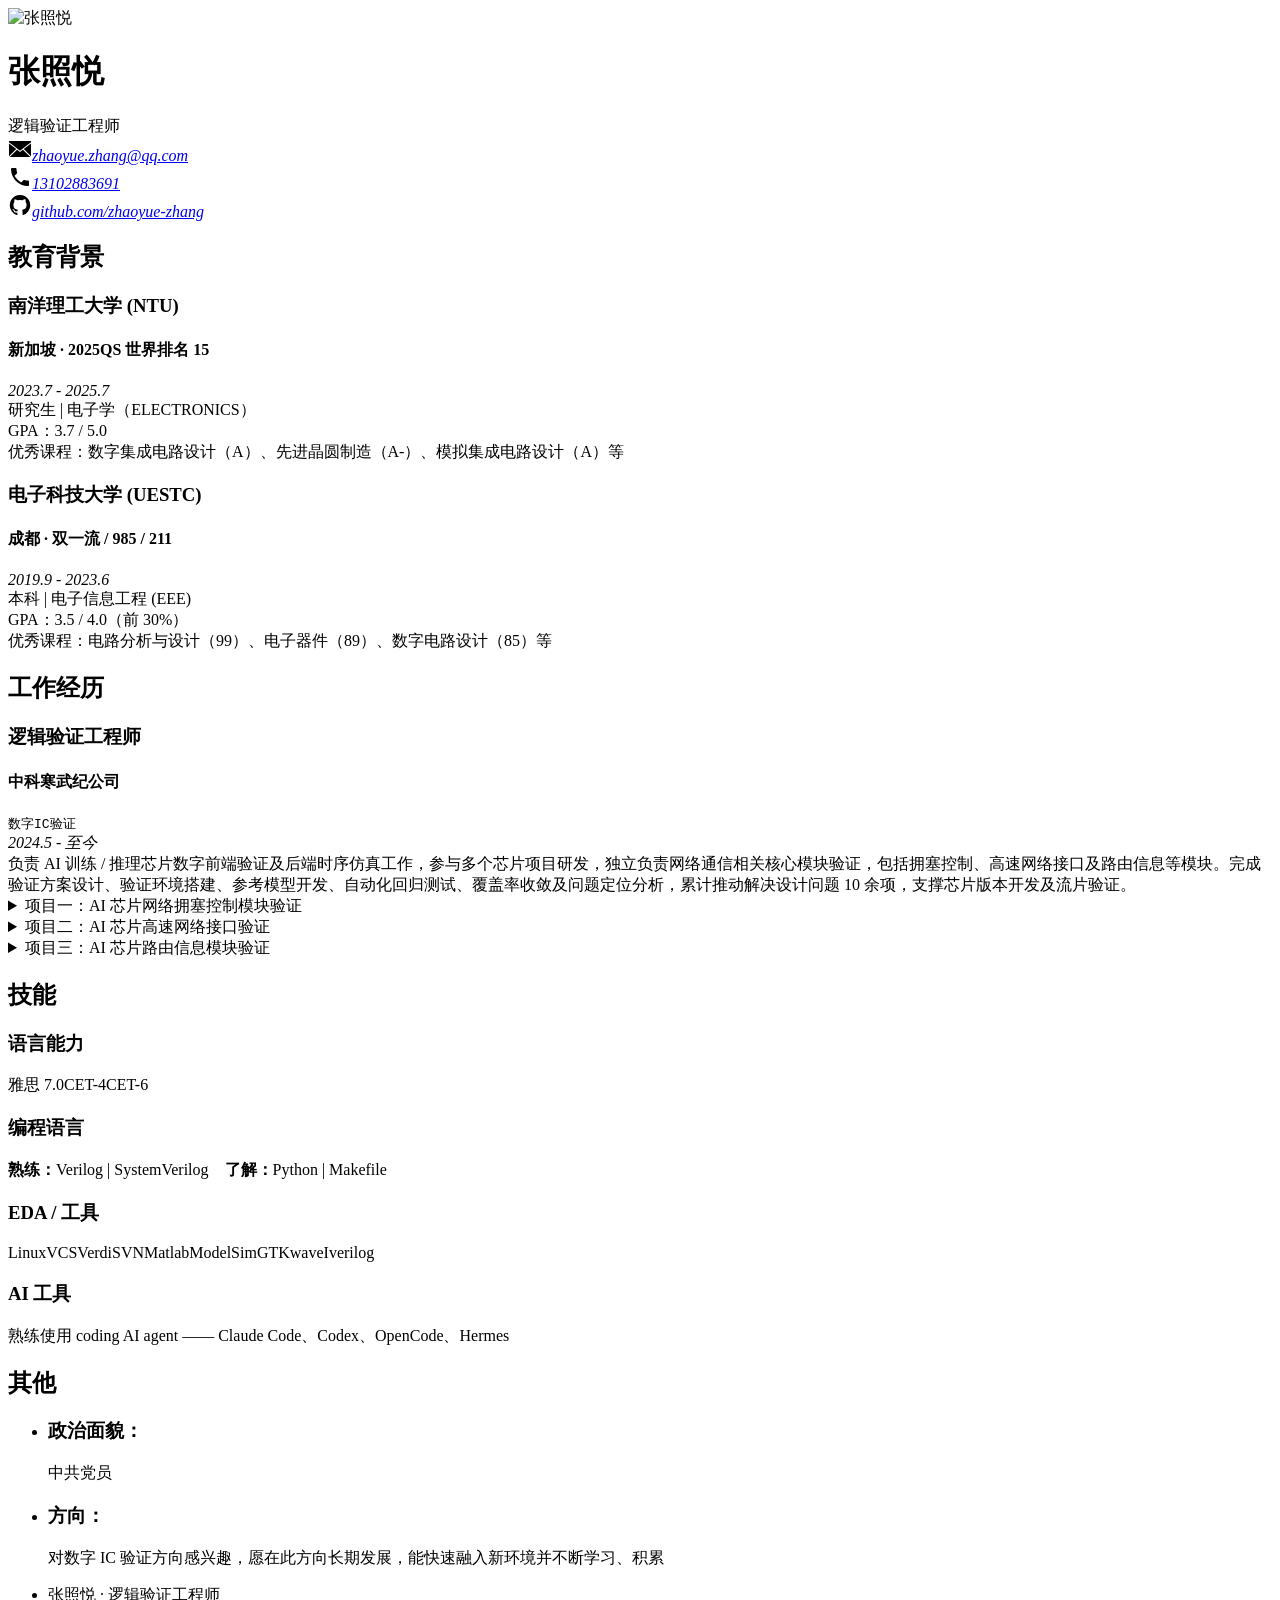
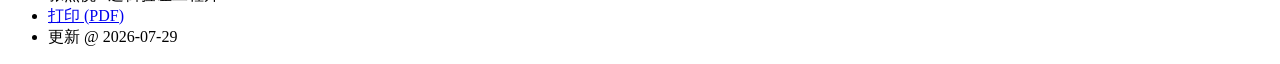
==== static/cv/index.html @ 11ae5156 "feat(cv): 用 NewFuture/CV 精美模板重建简历页，填入张照悦真实信息" ====
<!DOCTYPE html>
<html lang="zh">
<head>
<meta http-equiv="X-UA-Compatible" content="IE=edge"/>
<meta charset="UTF-8"/>
<meta name="HandheldFriendly" content="true"/>
<meta name="viewport" content="width=device-width, initial-scale=1"/>
<title>张照悦 · 逻辑验证工程师</title>
<link rel="stylesheet" href="assets/css/main.css">
<meta property="og:type" content="website">
<meta property="og:description" content="张照悦 - 逻辑验证工程师,数字IC验证">
<!--[if lte IE 9]><script>if(/*@cc_on!@*/0){var a='header,address,main,section,footer,details,summary,article'.split(','),i=0;while(i<a.length)document.createElement(a[i++])}</script><link rel="stylesheet" href="assets/css/ie.css"><![endif]-->
</head>
<body>
<header>
<div class="avatar"><img src="assets/img/photo.svg" alt="张照悦"></div>
<div id="name"><h1>张照悦</h1><div class="jobtitle">逻辑验证工程师</div></div>
<address class="contact">
<div class="contact-item"><svg xmlns="http://www.w3.org/2000/svg" height="24" width="24" aria-hidden="true"><path fill-rule="evenodd" d="M22.293 20H1.71l7.33-7.334L12 14.93l2.96-2.266L22.294 20h-.001zm.708-.707V6.513l-7.239 5.538L23 19.293zm-22 .004V6.512l7.24 5.54-7.242 7.246.001-.001zM23 5.253V4H.998v1.254l11 8.433 11-8.433.001-.001z"></path></svg><span class="icon"></span><a href="mailto:zhaoyue.zhang@qq.com">zhaoyue.zhang@qq.com</a></div>
<div class="contact-item"><svg xmlns="http://www.w3.org/2000/svg" height="24" width="24" aria-hidden="true"><path fill-rule="evenodd" d="M6.6 10.8c1.4 2.8 3.8 5.1 6.6 6.6l2.2-2.2c.3-.3.7-.4 1-.2 1.1.4 2.3.6 3.6.6.6 0 1 .4 1 1V20c0 .6-.4 1-1 1-9.4 0-17-7.6-17-17 0-.6.4-1 1-1h3.5c.6 0 1 .4 1 1 0 1.2.2 2.4.6 3.6.1.3 0 .7-.2 1l-2.3 2.2z"></path></svg><span class="icon"></span><a href="tel:13102883691">13102883691</a></div>
<div class="contact-item"><svg xmlns="http://www.w3.org/2000/svg" height="24" width="24" viewBox="0 0 1792 1792" aria-hidden="true"><path d="M1664 914.765q0 251-146.5 451.5t-378.5 277.5q-27 5-39.5-7t-12.5-30v-211q0-97-52-142 57-6 102.5-18t94-39 81-66.5 53-105 20.5-150.5q0-121-79-206 37-91-8-204-28-9-81 11t-92 44l-38 24q-93-26-192-26t-192 26q-16-11-42.5-27t-83.5-38.5-86-13.5q-44 113-7 204-79 85-79 206 0 85 20.5 150t52.5 105 80.5 67 94 39 102.5 18q-40 36-49 103-21 10-45 15t-57 5-65.5-21.5-55.5-62.5q-19-32-48.5-52t-49.5-24l-20-3q-21 0-29 4.5t-5 11.5 9 14 13 12l7 5q22 10 43.5 38t31.5 51l10 23q13 38 44 61.5t67 30 69.5 7 55.5-3.5l23-4q0 38 .5 89t.5 54q0 18-13 30t-40 7q-232-77-378.5-277.5T128 914.765q0-209 103-385.5t279.5-279.5 385.5-103 385.5 103 279.5 279.5 103 385.5z"></path></svg><span class="icon"></span><a href="https://github.com/zhaoyue-zhang" target="_blank">github.com/zhaoyue-zhang</a></div>
</address>
</header>
<main>
<section id="education">
<h2 class="subject">教育背景</h2>
<div class="content">
<article class="block">
<div class="head"><h3 class="title">南洋理工大学 (NTU)</h3><h4 class="sub">新加坡 · 2025QS 世界排名 15</h4></div>
<div class="info"><i class="time">2023.7 - 2025.7</i></div>
<div class="detail">研究生 | 电子学（ELECTRONICS）<br>GPA：3.7 / 5.0<br>优秀课程：数字集成电路设计（A）、先进晶圆制造（A-）、模拟集成电路设计（A）等</div>
</article>
<article class="block">
<div class="head"><h3 class="title">电子科技大学 (UESTC)</h3><h4 class="sub">成都 · 双一流 / 985 / 211</h4></div>
<div class="info"><i class="time">2019.9 - 2023.6</i></div>
<div class="detail">本科 | 电子信息工程 (EEE)<br>GPA：3.5 / 4.0（前 30%）<br>优秀课程：电路分析与设计（99）、电子器件（89）、数字电路设计（85）等</div>
</article>
</div>
</section>
<section id="experience">
<h2 class="subject">工作经历</h2>
<div class="content">
<article class="block">
<div class="head"><h3 class="title">逻辑验证工程师</h3><h4 class="sub">中科寒武纪公司</h4></div>
<div class="info"><div class="tag"><code>数字IC验证</code></div><i class="time">2024.5 - 至今</i></div>
<div class="detail">负责 AI 训练 / 推理芯片数字前端验证及后端时序仿真工作，参与多个芯片项目研发，独立负责网络通信相关核心模块验证，包括拥塞控制、高速网络接口及路由信息等模块。完成验证方案设计、验证环境搭建、参考模型开发、自动化回归测试、覆盖率收敛及问题定位分析，累计推动解决设计问题 10 余项，支撑芯片版本开发及流片验证。</div>
<details><summary class="summary">项目一：AI 芯片网络拥塞控制模块验证</summary><div class="detail"><ul><li>独立负责模块验证方案制定及验证环境搭建。</li><li>开发 Reference Model、Sequence 及自动化 Regression 流程。</li><li>完成功能及随机场景验证，验证覆盖率达到项目要求。</li><li>累计发现并推动解决设计问题 10 余项。</li></ul></div></details>
<details><summary class="summary">项目二：AI 芯片高速网络接口验证</summary><div class="detail"><ul><li>负责第三方 IP 集成后的功能验证及接口一致性验证。</li><li>开展功能验证、中断验证及系统集成验证。</li><li>完成 Gate-Level Simulation、SDF 回标及典型时序问题分析。</li><li>与第三方 IP 供应商协同完成问题定位与验证闭环。</li></ul></div></details>
<details><summary class="summary">项目三：AI 芯片路由信息模块验证</summary><div class="detail"><ul><li>参与数据路由模块验证，负责数据通路 Reference Model 开发。</li><li>支撑路由及数据分发功能验证。</li></ul></div></details>
</article>
</div>
</section>
<section id="skills">
<h2 class="subject">技能</h2>
<div class="content">
<article class="block">
<div class="head"><h3 class="title">语言能力</h3></div>
<p class="items"><span class="item">雅思 7.0</span><span class="item">CET-4</span><span class="item">CET-6</span></p>
</article>
<article class="block">
<div class="head"><h3 class="title">编程语言</h3></div>
<p class="summary"><strong>熟练：</strong>Verilog | SystemVerilog　<strong>了解：</strong>Python | Makefile</p>
</article>
<article class="block">
<div class="head"><h3 class="title">EDA / 工具</h3></div>
<p class="items"><span class="item">Linux</span><span class="item">VCS</span><span class="item">Verdi</span><span class="item">SVN</span><span class="item">Matlab</span><span class="item">ModelSim</span><span class="item">GTKwave</span><span class="item">Iverilog</span></p>
</article>
<article class="block">
<div class="head"><h3 class="title">AI 工具</h3></div>
<p class="summary">熟练使用 coding AI agent —— Claude Code、Codex、OpenCode、Hermes</p>
</article>
</div>
</section>
<section id="others">
<h2 class="subject">其他</h2>
<ul class="content">
<li class="block"><h3 class="name">政治面貌：</h3><span class="text">中共党员</span></li>
<li class="block"><h3 class="name">方向：</h3><span class="text">对数字 IC 验证方向感兴趣，愿在此方向长期发展，能快速融入新环境并不断学习、积累</span></li>
</ul>
</section>
</main>
<footer class="screen">
<ul>
<li>张照悦 · 逻辑验证工程师</li>
<li class="pc-only"><a href="javascript:window.print()">打印 (PDF)</a></li>
<li>更新 @ 2026-07-29</li>
</ul>
</footer>
</body>
</html>
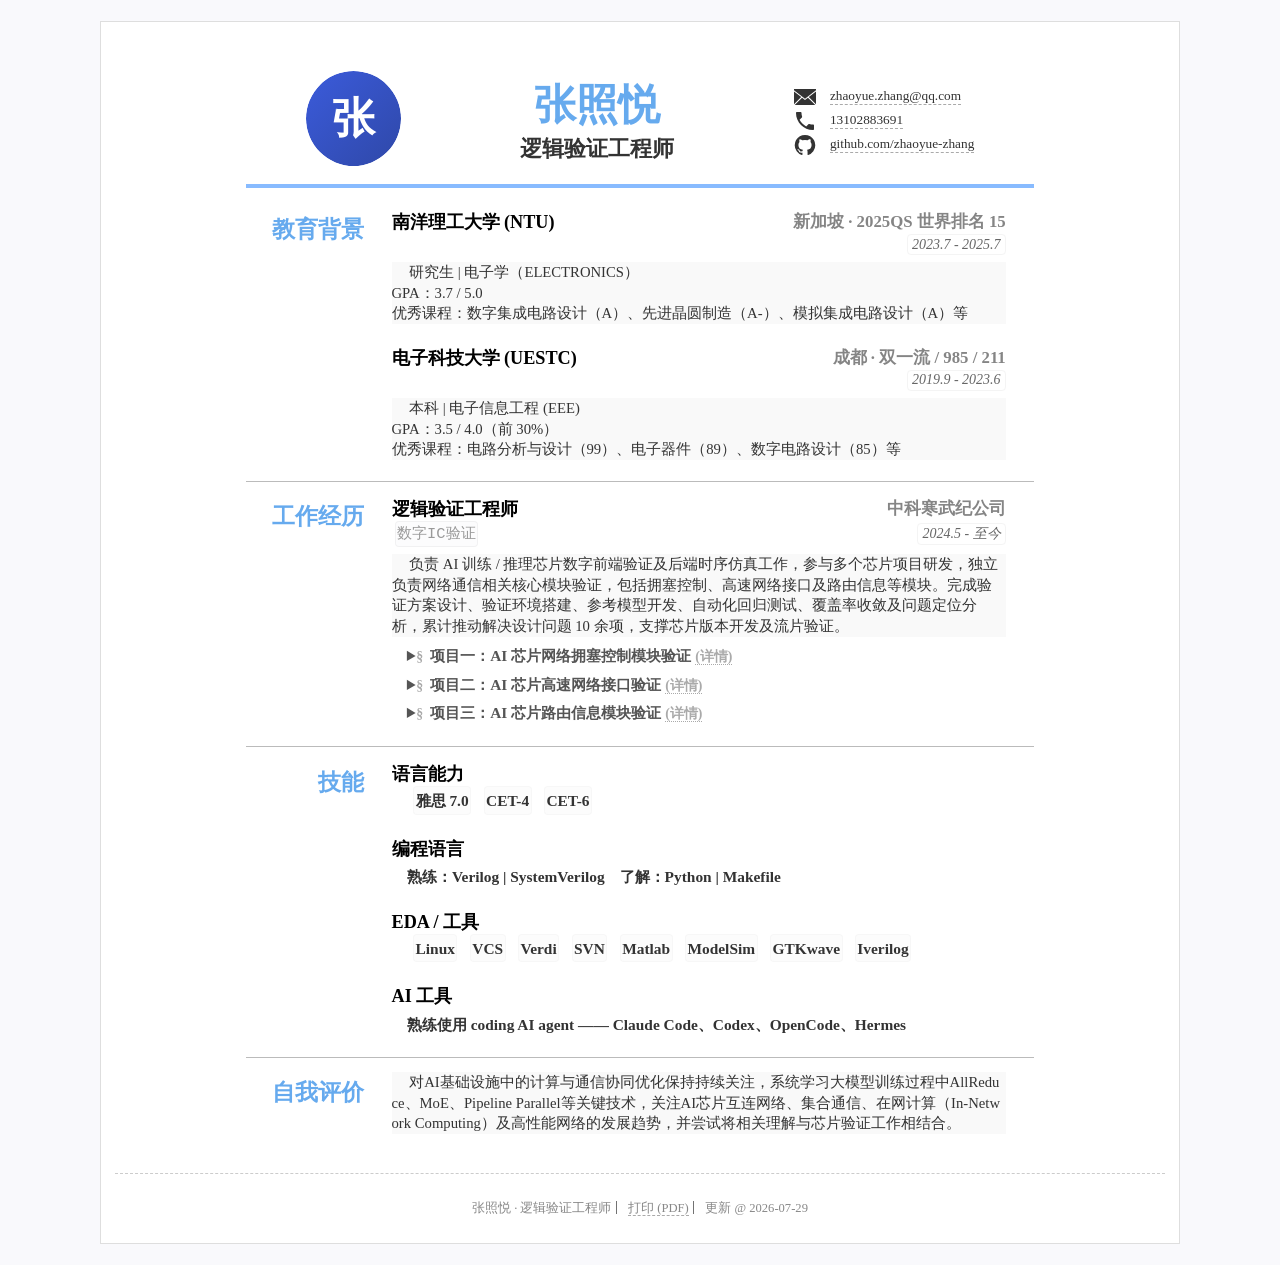
==== commit aa9c03f6: "feat(cv): 删除政治面貌与其他板块，新增自我评价" ====
--- a/static/cv/index.html
+++ b/static/cv/index.html
@@ -71,12 +71,13 @@
 </article>
 </div>
 </section>
-<section id="others">
-<h2 class="subject">其他</h2>
-<ul class="content">
-<li class="block"><h3 class="name">政治面貌：</h3><span class="text">中共党员</span></li>
-<li class="block"><h3 class="name">方向：</h3><span class="text">对数字 IC 验证方向感兴趣，愿在此方向长期发展，能快速融入新环境并不断学习、积累</span></li>
-</ul>
+<section id="self-evaluation">
+<h2 class="subject">自我评价</h2>
+<div class="content">
+<article class="block">
+<div class="detail">对AI基础设施中的计算与通信协同优化保持持续关注，系统学习大模型训练过程中AllReduce、MoE、Pipeline Parallel等关键技术，关注AI芯片互连网络、集合通信、在网计算（In-Network Computing）及高性能网络的发展趋势，并尝试将相关理解与芯片验证工作相结合。</div>
+</article>
+</div>
 </section>
 </main>
 <footer class="screen">
--- a/static/cv/assets/css/main.css
+++ b/static/cv/assets/css/main.css
@@ -0,0 +1 @@
+ul,li{margin:0;padding:0}summary{cursor:pointer}summary:focus{outline:none}summary::before,summary::after{font-size:.9em;color:#aaa}:-webkit-any(summary){color:#555}:-webkit-any(summary)::before{font-family:initial;content:'§';margin:0 .5em 0 -.5em}:-webkit-any(summary)::after{border-bottom:1px dotted;margin-left:.3em}:-webkit-any(summary):lang(en)::after{content:"(more)"}:-webkit-any(summary):lang(zh)::after{content:"(详情)"}:-webkit-any(summary)::-webkit-details-marker{display:none}:-webkit-any(summary) .detail{opacity:0}@supports (text-align-last: end){:-moz-any(summary){color:#555;list-style:none}:-moz-any(summary)::before{content:'§';margin:0 .5em 0 -.5em}:-moz-any(summary)::after{border-bottom:1px dotted;margin-left:.3em}:-moz-any(summary):lang(en)::after{content:"(detail)"}:-moz-any(summary):lang(zh)::after{content:"(详情)"}}details[open] summary{color:#222 !important;animation:black .7s}details[open] summary::before{content:'☰'}details[open] summary::after{display:none}details[open] .detail{animation:fade .7s ease-in}@keyframes fade{0%{opacity:.9;color:#222}40%{opacity:.5;color:#666}to{opacity:1;color:#000}}@keyframes black{0%{font-weight:700;color:#666}50%{font-weight:500;color:#000}100%{font-weight:600;color:#222}}html{width:100%;font-size:14px;padding:1.5em;background-color:#f9f9fc;overflow-y:scroll;-webkit-box-sizing:border-box;-moz-box-sizing:border-box;box-sizing:border-box;-ms-overflow-style:-ms-autohiding-scrollbar;-ms-text-size-adjust:100%;-webkit-overflow-scrolling:touch;-webkit-text-size-adjust:100%}body{max-width:75em;text-align:center;margin:0 auto;padding:1em;background-color:#fff;border:1px solid #dedede;color:#333;font:400 1em Palatino, "Palatino Linotype", Georgia, serif, NSimSun;-webkit-font-smoothing:antialiased;-moz-osx-font-smoothing:grayscale;-webkit-hyphens:auto;-moz-hyphens:auto;-ms-hyphens:auto;-o-hyphens:auto;hyphens:auto}.print{display:none}a{text-decoration:none;border-bottom:1px dashed #aaa;color:inherit}a:hover{border-bottom:1px solid #0cf}header,main{display:block;width:75%;margin:auto}header,.head,.info,.contact-item{display:box;display:-webkit-box;display:-moz-box;display:-ms-flexbox;display:-webkit-flex;display:flex;-webkit-box-align:center;-ms-flex-align:center;-webkit-align-items:center;-moz-align-items:center;align-items:center}.avatar,#name,.contact,h2,h3,h4,.content,.avatar,.sub,.time,.tag,footer li{display:inline-block}header{-ms-flex-pack:distribute;-webkit-justify-content:space-around;-moz-justify-content:space-around;justify-content:space-around;border-bottom:.3em solid #8bf;padding:2.5em 0 1em}header .avatar{max-width:27%}header .avatar img{max-width:8.5em;height:6.8em;border-radius:50%}header h1{font-size:3em;font-weight:900;color:#6ae;display:inline}header .jobtitle{text-align:center;font-size:1.6em;font-weight:bold}header .jobtitle:lang(en){font-style:italic}header .contact{text-align:left;font-size:.95em;font-style:normal}header .icon{margin:0 .5em}header svg{display:inline-block;vertical-align:middle;max-height:95%;fill:#333}section{text-align:left;margin-top:.5em}section:not(:first-child){border-top:.1em solid #bbb}section h2{width:19%;margin-right:1%;font-size:1.3em;text-align:right;font-weight:900;color:#6ae;text-transform:uppercase;vertical-align:top}section h2:lang(zh){font-size:1.65em;padding-right:1%;width:15%}section .content{padding-left:1%;width:78%}.block,section>ul>li{margin:1em 0}.block:not(:first-child),section>ul>li:not(:first-child){padding-top:.5em}.block .summary,section>ul>li .summary{font-size:1.1em;margin:.3em 0 0 1em;line-height:1.5em;font-weight:600}.block .items,section>ul>li .items{line-height:1.5em;margin:0 0 0 1em;font-size:1.1em;font-weight:600}.block .items .item,section>ul>li .items .item{background:rgba(245,245,245,0.3);margin:0 .4em}.head,.info{flex-wrap:wrap;-webkit-box-pack:justify;-ms-flex-pack:justify;-webkit-justify-content:space-between;-moz-justify-content:space-between;justify-content:space-between}.head .title{margin:0;font-size:1.3em;font-weight:800;color:black}.head .title a{border:0}.head .sub{margin:0;font-size:1.2em;color:#858585;text-align:right;font-weight:700}.item,.time,code{display:inline-block;border:1px solid rgba(180,180,180,0.15);border-radius:4px;-webkit-box-shadow:none;-moz-box-shadow:none;box-shadow:none}.item{padding:.1em;border-color:rgba(238,238,238,0.4)}.info .time{color:#666;margin-left:auto}.info .tag{color:#666;margin-right:auto}.info .time,.info code{padding:.1em .3em}.info code{color:#999;margin-left:.2em;background:rgba(249,249,252,0.5);font-size:1.1em;padding:.1em}.detail{font-size:1.05em;margin:.5em 0;text-indent:1.2em;line-height:1.4em;font-weight:400;background:rgba(236,236,236,0.3);word-wrap:break-word}.detail:lang(zh){word-break:break-all}.detail a{word-break:break-all}.detail p{margin:.5em 0}.detail ul{margin-left:2em}.detail li{text-indent:0}section>ul>li{list-style:none;margin-bottom:0;padding-top:.1em}section>ul h3{font-weight:700;font-size:1.1em;margin:0}section>ul ul{padding-left:2em;line-height:1.7em}section>ul ul>li{background-color:rgba(238,238,238,0.2);margin-left:1em}footer{border-top:.1em dashed #ccc;margin-top:2em;padding-top:1em;color:#888;font-size:.9em;line-height:3em;font-weight:300}footer ul{margin:0 auto}footer li{margin:.15em}footer li:not(:last-child)::after{content:'|';padding:.25em;color:#333;font-size:1.1em}@media screen and (max-width: 1024px){html,body{padding:0;border:0;background-color:#fff}header,main{width:84%}.pc-only{display:none}}@media screen and (max-width: 768px){header,main{width:90%}.avatar{display:none}section .content{width:94%;margin:0 auto}section h2{display:block;width:100% !important;text-align:center;margin:.8em auto .2em}}@media screen and (max-width: 560px){header,main{width:98%}}@media screen and (max-width: 480px){header,.head{display:block}#name{display:block;font-size:.9em;width:90%;margin:auto;border-bottom:.1em dotted #bbb}.contact{display:block;width:80%;width:-moz-fit-content;width:-webkit-fit-content;width:fit-content;margin:auto;padding-top:1em}.contact-item{padding-top:.2em;padding-left:.4em}.block .sub,section>ul>li .sub{min-width:99%}section>ul ul{padding-left:1em}footer li{display:block;line-height:1.5em}footer li::after{display:none}}@media print{@page{size:auto;margin:6mm 5mm 3mm}@page :blank{display:none}.screen{display:none}.print{display:block}html,body{background:inherit;border:0;color:#111;font-size:12px;padding:0}header,main{width:90%}a,a:visited{border-bottom:0;text-decoration:underline}h3 a{text-decoration:none}.avatar{max-width:30%}.avatar img{border-radius:1%}img,article,footer,ul,li,p,.detail,footer{page-break-inside:avoid}footer{border-top-style:solid;color:#999;margin:2.5px 0 0;padding:5px 0 0;page-break-before:avoid}footer ul,footer li{align-items:center;display:flex;justify-content:center;line-height:2em;margin:0}footer li{margin:0 2em;flex-direction:column}footer li:not(:last-child)::after{content:'';padding:0}summary{color:#111 !important;margin:0 0 0 .8em !important}summary::after{display:none}.name{color:#000}.block .sub,section>ul>li .sub,.info .time,.info code{color:#222}section{margin:3px auto 0;padding:3px 0}.block:not(:first-child),section>ul>li:not(:first-child){padding-top:.3em}.head .sub{font-weight:600;font-size:14px}section>ul li:last-child{margin-bottom:0}}
--- a/static/cv/assets/css/ie.css
+++ b/static/cv/assets/css/ie.css
@@ -0,0 +1 @@
+.pc-only{display:none}.subject,h3,h4,.content,footer li{*display:inline;*zoom:1}header,section,details,summary,article,footer{display:block}@media \0 screen\,screen\9 {footer li{margin:0 .5em}section{border-top:.1em solid #bbb}section:first-child{border-top:none}.item{border:1px solid #eee}.info .time,.info code{border:1px dotted #ccc}.detail{background:#fafafa}}h2{*margin-top:1em;*text-align:center !important}.head .title{*font-size:18px}.head .sub{*font-size:15px}.info .time,.info .tag{*font-size:14px}header{*display:block}.sub{*margin-top:-1.5em !important}.time{*margin-top:-20px !important}.sub,.time{*text-align:right;*float:right}a{color:#333;*color:expression(this.parentNode.currentStyle.color)}section>ul{*margin-left:0;*list-style-position:inside}section>ul .name{*margin-left:-1em}.avatar,#name,.contact{vertical-align:middle;*display:inline;*zoom:1}.avatar{margin-left:8% \0 ;float:left\0}#name{*min-width:45%}#name:first-child{margin-left:8%;float:left}.contact{margin-right:6% \0 ;float:right\0;*line-height:1.5em}header br{clear:both;font-size:0;height:0}.head,.info{text-align:justify;-ms-text-justify:distribute-all-lines;text-justify:distribute-all-lines;*font-size:0}.head .title,.head .sub,.info .time,.info .tag{display:inline-block;*display:inline;*zoom:1;text-align:left}
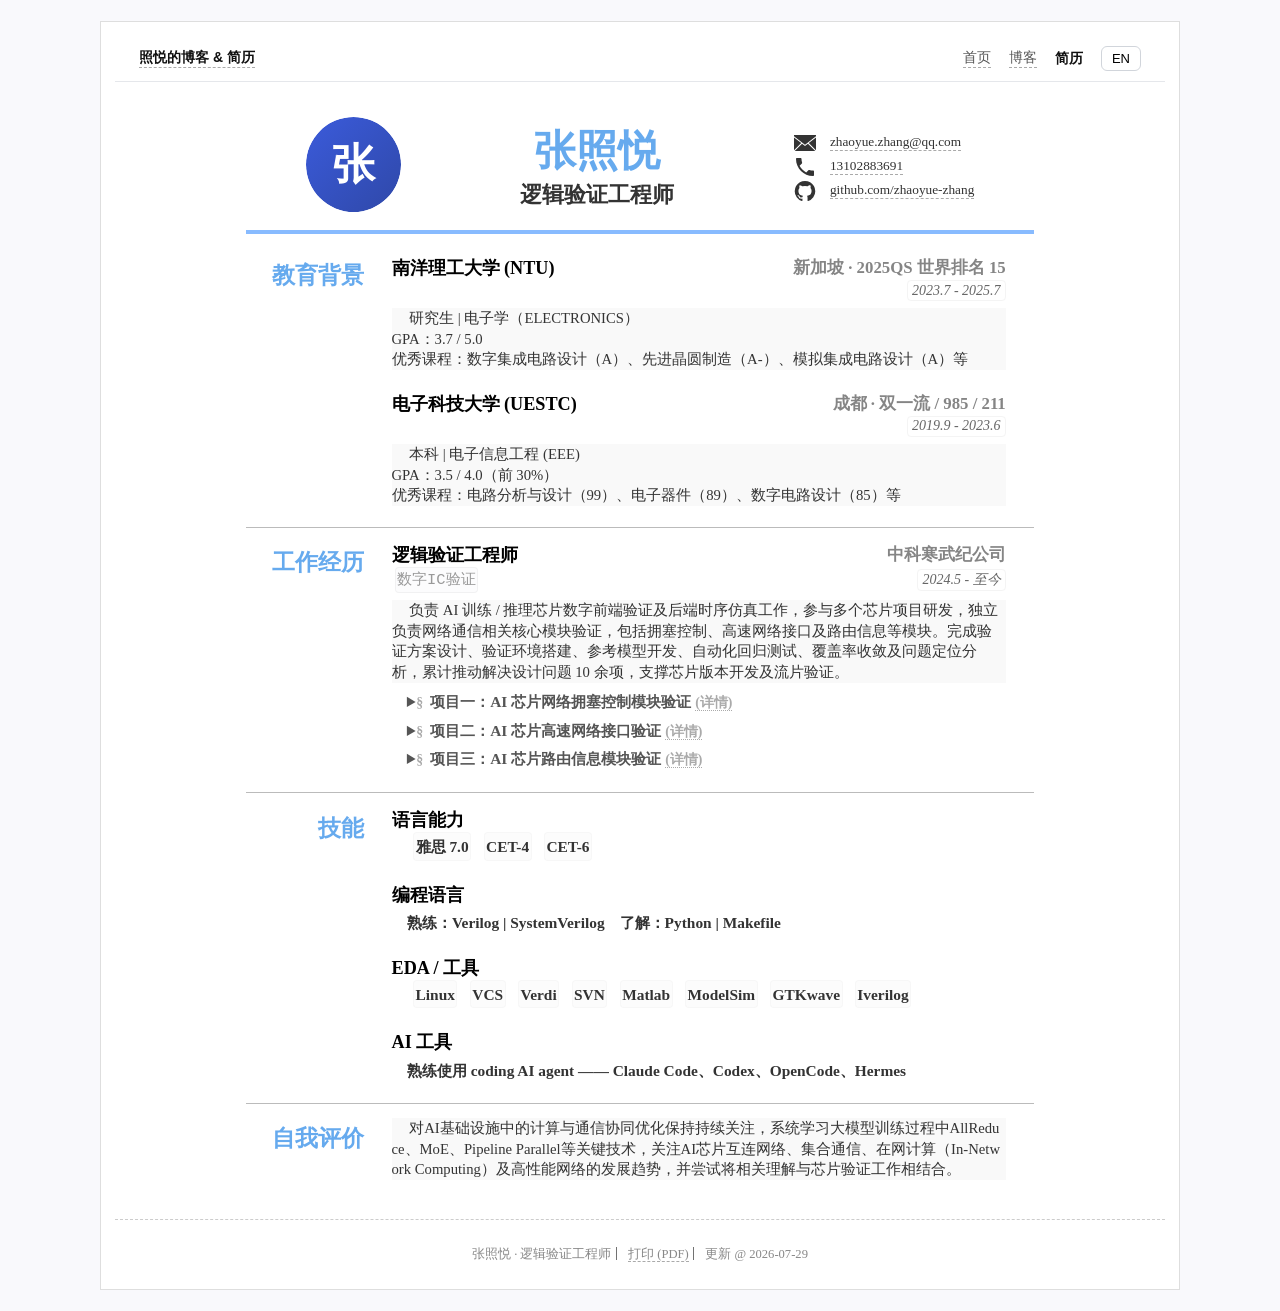
==== commit ea2284e9: "feat(i18n): 全站中英文独立子站 + 统一切换按钮 架构：中文站 /  、英文站 /en/ ，URL 规则统一（英文 = 中文前加 /en）。  - CV 静态文件双目录：static/cv" ====
--- a/static/cv/index.html
+++ b/static/cv/index.html
@@ -12,6 +12,15 @@
 <!--[if lte IE 9]><script>if(/*@cc_on!@*/0){var a='header,address,main,section,footer,details,summary,article'.split(','),i=0;while(i<a.length)document.createElement(a[i++])}</script><link rel="stylesheet" href="assets/css/ie.css"><![endif]-->
 </head>
 <body>
+<nav style="position:sticky;top:0;z-index:100;display:flex;align-items:center;justify-content:space-between;padding:10px 24px;background:#fff;border-bottom:1px solid #e5e7eb;font-family:-apple-system,BlinkMacSystemFont,'Segoe UI',Roboto,sans-serif;font-size:14px;">
+  <a href="/" style="text-decoration:none;color:#111;font-weight:600;">照悦的博客 & 简历</a>
+  <div style="display:flex;align-items:center;gap:18px;">
+    <a href="/" style="text-decoration:none;color:#555;">首页</a>
+    <a href="/posts/" style="text-decoration:none;color:#555;">博客</a>
+    <span style="color:#111;font-weight:600;">简历</span>
+    <button onclick="location.href='/en/cv/'" style="border:1px solid #d1d5db;border-radius:6px;padding:4px 10px;background:#fff;cursor:pointer;font-size:13px;">EN</button>
+  </div>
+</nav>
 <header>
 <div class="avatar"><img src="assets/img/photo.svg" alt="张照悦"></div>
 <div id="name"><h1>张照悦</h1><div class="jobtitle">逻辑验证工程师</div></div>
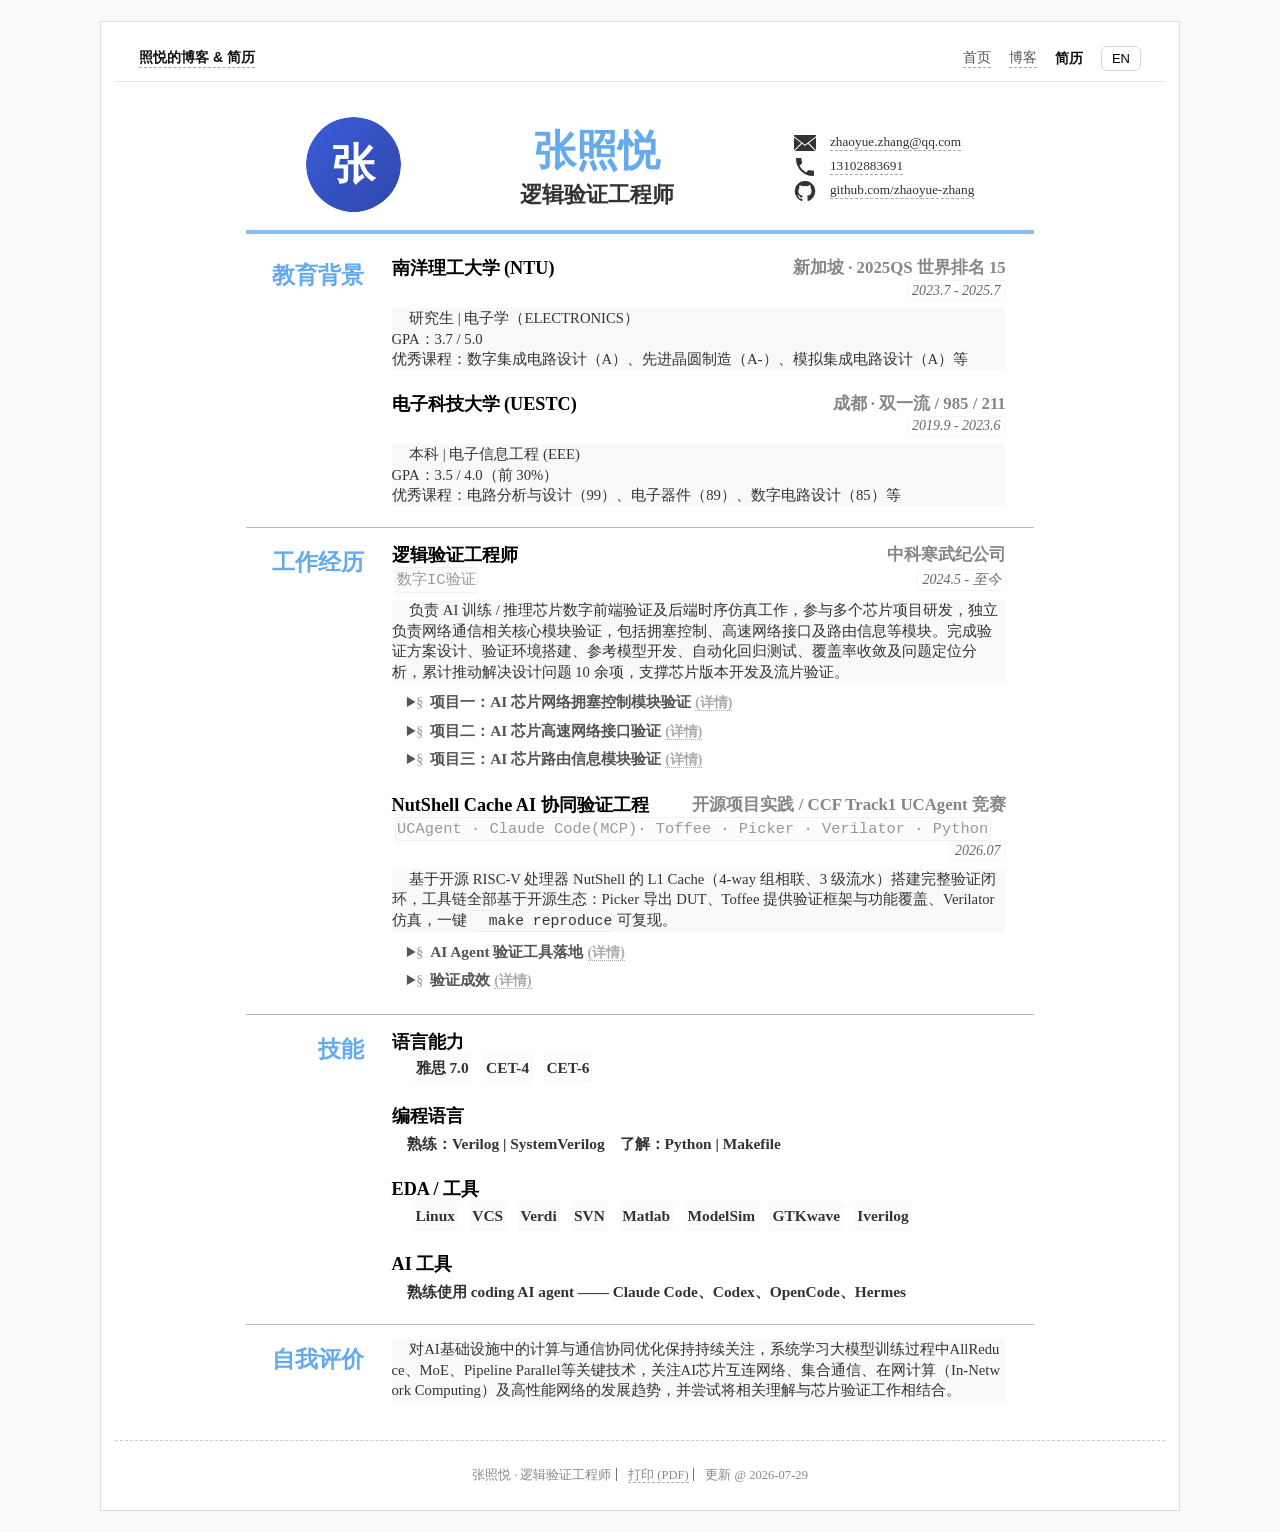
==== commit 0edf3553: "feat(cv): 新增 NutShell Cache AI 协同验证项目（中英文） 在工作经验 section 追加开源项目实践： - NutShell RISC-V L1 Cache 全开源验证闭" ====
--- a/static/cv/index.html
+++ b/static/cv/index.html
@@ -57,6 +57,13 @@
 <details><summary class="summary">项目二：AI 芯片高速网络接口验证</summary><div class="detail"><ul><li>负责第三方 IP 集成后的功能验证及接口一致性验证。</li><li>开展功能验证、中断验证及系统集成验证。</li><li>完成 Gate-Level Simulation、SDF 回标及典型时序问题分析。</li><li>与第三方 IP 供应商协同完成问题定位与验证闭环。</li></ul></div></details>
 <details><summary class="summary">项目三：AI 芯片路由信息模块验证</summary><div class="detail"><ul><li>参与数据路由模块验证，负责数据通路 Reference Model 开发。</li><li>支撑路由及数据分发功能验证。</li></ul></div></details>
 </article>
+<article class="block">
+<div class="head"><h3 class="title">NutShell Cache AI 协同验证工程</h3><h4 class="sub">开源项目实践 / CCF Track1 UCAgent 竞赛</h4></div>
+<div class="info"><div class="tag"><code>UCAgent · Claude Code(MCP)· Toffee · Picker · Verilator · Python</code></div><i class="time">2026.07</i></div>
+<div class="detail">基于开源 RISC-V 处理器 NutShell 的 L1 Cache（4-way 组相联、3 级流水）搭建完整验证闭环，工具链全部基于开源生态：Picker 导出 DUT、Toffee 提供验证框架与功能覆盖、Verilator 仿真，一键 <code>make reproduce</code> 可复现。</div>
+<details><summary class="summary">AI Agent 验证工具落地</summary><div class="detail"><ul><li>通过 UCAgent 编排 16 个验证阶段，经 MCP 接入 Claude Code 自动产出环境 / 记分板 / 激励 / 覆盖闭环。</li><li>作为人工审查者完成 4 轮 formal review，纠正 AI 多处错误结论（如 PREFETCH 缺陷根因误判）。</li><li>形成“AI 产出 → 人工审查 → 反馈修复”闭环，沉淀 AI 缺陷对比表。</li></ul></div></details>
+<details><summary class="summary">验证成效</summary><div class="detail"><ul><li>Line / Branch / Expression 覆盖率达 100%，Toggle 多 seed 90%，功能覆盖 120 bins（grate 100%）。</li><li>10 个 bug 注入场景全部检出。</li><li>独立定位 2 个真实 RTL 缺陷（PREFETCH 响应抑制死代码、READ_BURST 死锁），以 <code>xfail(strict=True)</code> 规范化归档，体现 spec 与 RTL 缺口的双重把握。</li></ul></div></details>
+</article>
 </div>
 </section>
 <section id="skills">
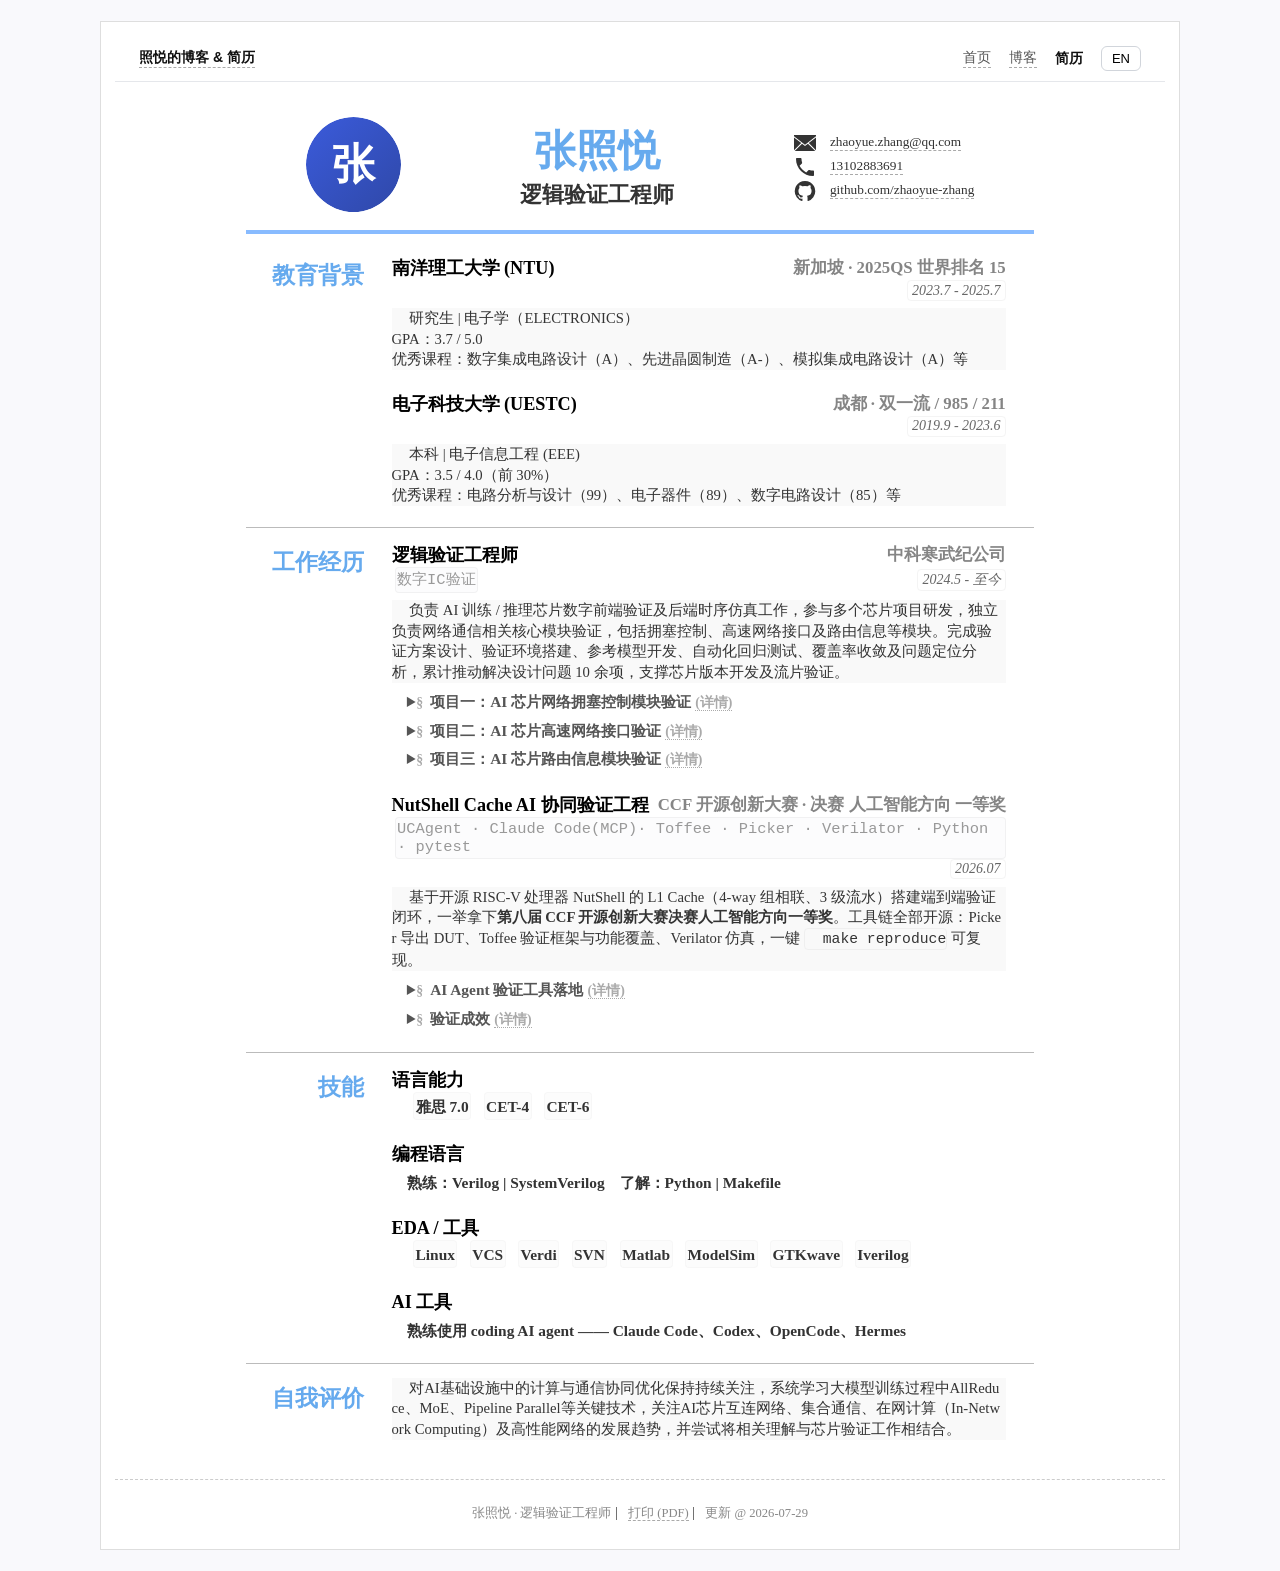
==== commit 423c6b0b: "feat(cv): 更新 NutShell Cache 项目获 CCF 一等奖并完善验证成效 - 副标题标注 第八届 CCF 开源创新大赛决赛人工智能方向一等奖 - 同步更新验证数据：功能覆盖 113" ====
--- a/static/cv/index.html
+++ b/static/cv/index.html
@@ -58,11 +58,11 @@
 <details><summary class="summary">项目三：AI 芯片路由信息模块验证</summary><div class="detail"><ul><li>参与数据路由模块验证，负责数据通路 Reference Model 开发。</li><li>支撑路由及数据分发功能验证。</li></ul></div></details>
 </article>
 <article class="block">
-<div class="head"><h3 class="title">NutShell Cache AI 协同验证工程</h3><h4 class="sub">开源项目实践 / CCF Track1 UCAgent 竞赛</h4></div>
-<div class="info"><div class="tag"><code>UCAgent · Claude Code(MCP)· Toffee · Picker · Verilator · Python</code></div><i class="time">2026.07</i></div>
-<div class="detail">基于开源 RISC-V 处理器 NutShell 的 L1 Cache（4-way 组相联、3 级流水）搭建完整验证闭环，工具链全部基于开源生态：Picker 导出 DUT、Toffee 提供验证框架与功能覆盖、Verilator 仿真，一键 <code>make reproduce</code> 可复现。</div>
-<details><summary class="summary">AI Agent 验证工具落地</summary><div class="detail"><ul><li>通过 UCAgent 编排 16 个验证阶段，经 MCP 接入 Claude Code 自动产出环境 / 记分板 / 激励 / 覆盖闭环。</li><li>作为人工审查者完成 4 轮 formal review，纠正 AI 多处错误结论（如 PREFETCH 缺陷根因误判）。</li><li>形成“AI 产出 → 人工审查 → 反馈修复”闭环，沉淀 AI 缺陷对比表。</li></ul></div></details>
-<details><summary class="summary">验证成效</summary><div class="detail"><ul><li>Line / Branch / Expression 覆盖率达 100%，Toggle 多 seed 90%，功能覆盖 120 bins（grate 100%）。</li><li>10 个 bug 注入场景全部检出。</li><li>独立定位 2 个真实 RTL 缺陷（PREFETCH 响应抑制死代码、READ_BURST 死锁），以 <code>xfail(strict=True)</code> 规范化归档，体现 spec 与 RTL 缺口的双重把握。</li></ul></div></details>
+<div class="head"><h3 class="title">NutShell Cache AI 协同验证工程</h3><h4 class="sub">CCF 开源创新大赛 · 决赛 人工智能方向 一等奖</h4></div>
+<div class="info"><div class="tag"><code>UCAgent · Claude Code(MCP)· Toffee · Picker · Verilator · Python · pytest</code></div><i class="time">2026.07</i></div>
+<div class="detail">基于开源 RISC-V 处理器 NutShell 的 L1 Cache（4-way 组相联、3 级流水）搭建端到端验证闭环，一举拿下<b>第八届 CCF 开源创新大赛决赛人工智能方向一等奖</b>。工具链全部开源：Picker 导出 DUT、Toffee 验证框架与功能覆盖、Verilator 仿真，一键 <code>make reproduce</code> 可复现。</div>
+<details><summary class="summary">AI Agent 验证工具落地</summary><div class="detail"><ul><li>通过 UCAgent 编排 16 个验证阶段、11 轮人工 Review，经 MCP 接入 Claude Code 自动产出环境 / 记分板 / 激励 / 覆盖闭环。</li><li>作为人工审查者反转 3 处 AI 结论（PREFETCH 定性、READ_BURST 定性、HVP 反标认领率），纠正多处错误，沉淀 16 项环境缺陷登记与 AI 缺陷对比表。</li><li>形成“AI 产出 → 人工审查 → 反馈修复”的可复现人机协同闭环。</li></ul></div></details>
+<details><summary class="summary">验证成效</summary><div class="detail"><ul><li>行 / 分支 / 表达式覆盖 100%，Toggle 多 seed 90.06%，功能覆盖 113/113 bins（28 组 / 38 点，grate 100%），HVP 计划认领 100%（0 孤儿 0 悬空）。</li><li>记分板沉淀 15 个 check 方法（多拍协议时序 / PREFETCH / READ_BURST / 一致性 / 脏回写），10 个 bug 注入场景全部检出；<code>make reproduce</code> 一键复现（166 pass / 4 xfail）。</li><li>独立定位并诚实披露 3 个真实 RTL 缺陷（PREFETCH latent、READ_BURST 死锁、REFILL demanded-word），配 4 条上游源码证据、0 行 RTL 改动，以 <code>xfail(strict=True)</code> 归档。</li><li>拓展验证深度：LFSR=0 形式化证明（10⁸ 步可执行扫描）、4 种 workload 性能刻画（790 事务 / 71.65% 命中 / p50=2cyc 命中、5cyc 缺失）、CRV 独立收敛（28/28 intent bins、10/10 seeds）。</li></ul></div></details>
 </article>
 </div>
 </section>
